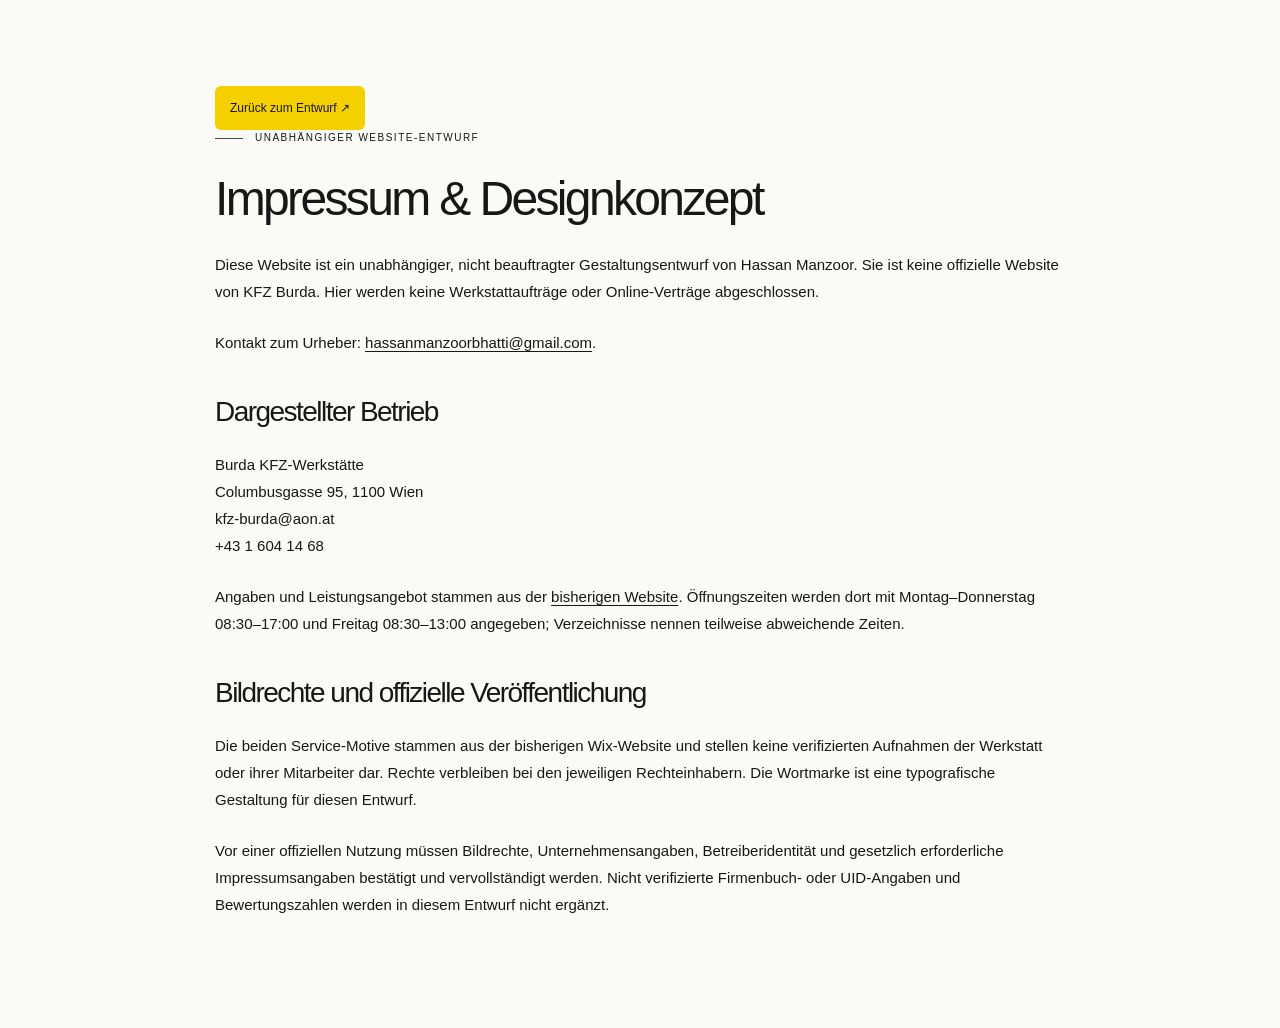
==== impressum.html @ a309a3d4 "Build Burda family workshop landing page and independent legal preview" ====
<!doctype html><html lang="de"><head><meta charset="utf-8"><meta name="viewport" content="width=device-width,initial-scale=1"><meta name="robots" content="noindex,nofollow"><title>Impressum · KFZ Burda Designkonzept</title><link rel="stylesheet" href="style.css"></head><body><main class="section wrap legal-page"><a class="button" href="/">Zurück zum Entwurf ↗</a><div class="eyebrow">UNABHÄNGIGER WEBSITE-ENTWURF</div><h1>Impressum & Designkonzept</h1><p>Diese Website ist ein unabhängiger, nicht beauftragter Gestaltungsentwurf von Hassan Manzoor. Sie ist keine offizielle Website von KFZ Burda. Hier werden keine Werkstattaufträge oder Online-Verträge abgeschlossen.</p><p>Kontakt zum Urheber: <a href="mailto:hassanmanzoorbhatti@gmail.com">hassanmanzoorbhatti@gmail.com</a>.</p><h2>Dargestellter Betrieb</h2><p>Burda KFZ-Werkstätte<br>Columbusgasse 95, 1100 Wien<br>kfz-burda@aon.at<br>+43 1 604 14 68</p><p>Angaben und Leistungsangebot stammen aus der <a href="https://stadler49.wixsite.com/kfz-burda">bisherigen Website</a>. Öffnungszeiten werden dort mit Montag–Donnerstag 08:30–17:00 und Freitag 08:30–13:00 angegeben; Verzeichnisse nennen teilweise abweichende Zeiten.</p><h2>Bildrechte und offizielle Veröffentlichung</h2><p>Die beiden Service-Motive stammen aus der bisherigen Wix-Website und stellen keine verifizierten Aufnahmen der Werkstatt oder ihrer Mitarbeiter dar. Rechte verbleiben bei den jeweiligen Rechteinhabern. Die Wortmarke ist eine typografische Gestaltung für diesen Entwurf.</p><p>Vor einer offiziellen Nutzung müssen Bildrechte, Unternehmensangaben, Betreiberidentität und gesetzlich erforderliche Impressumsangaben bestätigt und vervollständigt werden. Nicht verifizierte Firmenbuch- oder UID-Angaben und Bewertungszahlen werden in diesem Entwurf nicht ergänzt.</p></main></body></html>
---- style.css ----
:root{--ink:#3b4347;--accent:#586158;--muted:#6b7579;--paper:#fafaf8;--wash:#eff1ef;--line:#dce0dc;--dark:#30383c}*{box-sizing:border-box}html{scroll-behavior:smooth;scroll-padding-top:100px}body{margin:0;background:var(--paper);color:var(--ink);font:400 15px/1.8 Tahoma,Geneva,Arial,sans-serif}a{color:inherit;text-decoration:none}button,input{font:inherit}button{cursor:pointer}img{max-width:100%}h1,h2,h3,p,figure{margin:0}h1,h2{font-weight:300;line-height:1.12;letter-spacing:-.045em}h1{font-size:clamp(43px,4.7vw,66px)}h2{font-size:46px}h1 span,h2 span{color:var(--accent)}h3{font-weight:400;line-height:1.3;letter-spacing:-.025em}svg{width:18px;height:18px;fill:none;stroke:currentColor;stroke-width:1.5;stroke-linecap:round;stroke-linejoin:round;flex:none}a:focus-visible,button:focus-visible,summary:focus-visible{outline:2px solid var(--accent);outline-offset:6px}.wrap{width:calc(100% - 100px);max-width:1300px;margin:auto}.section{padding:86px 0}.skip{position:fixed;top:-100px;left:15px;background:white;padding:12px;z-index:10}.skip:focus{top:10px}.topline{background:var(--ink);color:#fff;font-size:10px;line-height:30px}.topline .wrap{display:flex;justify-content:space-between}.topline a{color:#e3e8e3}header{border-bottom:1px solid var(--line);background:var(--paper);position:sticky;top:0;z-index:5}.nav{height:78px;display:flex;align-items:center;gap:35px}.brand{display:flex;align-items:center;gap:20px}.brand img{width:148px;height:48px;object-fit:contain}.brand>span{font-size:9px;letter-spacing:.15em;line-height:1.5}.brand small{display:block;font-size:7px;margin-top:5px;letter-spacing:.08em}nav{display:flex;gap:29px;margin-left:auto;font-size:13px}nav a:hover{color:var(--accent)}.button{display:inline-flex;align-items:center;justify-content:center;gap:22px;background:var(--ink);color:white;padding:9px 15px;min-height:44px;border-radius:6px;font-size:12px;font-weight:500;line-height:1.4;transition:background .2s,transform .2s}.button:hover{background:var(--accent);transform:translateY(-2px)}.button>span{display:grid;place-items:center;width:26px;height:26px;border-radius:50%;background:#ffffff13}.button svg{width:14px;height:14px}.menu{display:none;background:none;border:0;padding:10px}.menu span{display:block;width:22px;height:1px;background:var(--ink);margin:6px 0}.hero{display:grid;grid-template-columns:1fr 1fr;align-items:center;gap:56px;min-height:570px;padding-top:30px;padding-bottom:38px}.hero-visual{height:488px;position:relative;border-radius:24px;overflow:hidden}.hero-photo{width:100%;height:100%;object-fit:cover;object-position:58% center;display:block}.photo-tag{position:absolute;bottom:21px;left:21px;right:21px;padding:18px;background:#fafaf8ed;border-radius:12px;display:flex;justify-content:space-between;align-items:center;box-shadow:0 4px 30px #0001;backdrop-filter:blur(10px)}.photo-tag strong{font-weight:500;font-size:14px}.photo-tag small{display:block;font-size:11px;color:var(--muted);margin-top:3px}.photo-tag .text-link{margin:0;padding:7px;border:1px solid var(--line);border-radius:50%}.hero-copy{padding-left:15px}.eyebrow{display:flex;align-items:center;gap:12px;font-size:10px;font-weight:500;letter-spacing:.15em;line-height:1.6;margin-bottom:26px}.eyebrow:before{content:'';height:1px;width:28px;background:var(--accent)}.hero p{font-size:16px;color:var(--muted);margin:27px 0 28px}.actions{display:flex;align-items:center;gap:24px;flex-wrap:wrap}.text-link{display:inline-flex;align-items:center;gap:18px;padding:10px 0;border-bottom:1px solid var(--line);font-size:12px;font-weight:500;line-height:1.5}.text-link:hover{color:var(--accent)}.text-link svg{width:14px;height:14px}.hero-note{display:flex;align-items:center;gap:10px;font-size:11px;color:var(--muted);margin-top:25px}.hero-note>span{border:1px solid var(--line);height:23px;width:23px;display:grid;place-items:center;border-radius:50%;color:var(--accent)}.hero-rating{display:flex;align-items:center;gap:9px;font-size:10px;margin-top:21px}.hero-rating>strong{font-size:15px;font-weight:500}.hero-rating>span:last-child{display:flex;align-items:center;gap:8px;color:var(--muted)}.hero-rating svg{width:12px;height:12px}.stars{color:#8a7539;letter-spacing:2px;font-size:13px}.trust-strip{border-top:1px solid var(--line);border-bottom:1px solid var(--line)}.trust-strip .wrap{display:grid;grid-template-columns:repeat(4,1fr);padding:26px 0}.trust-strip .wrap>div{display:flex;align-items:center;justify-content:center;gap:13px;font-size:12px;border-right:1px solid var(--line)}.trust-strip .wrap>div:first-child{justify-content:flex-start}.trust-strip .wrap>div:last-child{border:0}.trust-strip svg{color:var(--accent)}.intro-grid{display:grid;grid-template-columns:1fr 1fr;gap:70px}.intro-grid .lead{font-size:20px;line-height:1.5;color:var(--ink);margin-bottom:18px}.intro-grid p{color:var(--muted);max-width:510px}.intro-grid .text-link{margin-top:20px}.services{background:var(--wash)}.section-head{display:flex;justify-content:space-between;gap:40px;align-items:flex-end;margin-bottom:38px}.section-head>p{max-width:400px;color:var(--muted)}.service-grid{display:grid;grid-template-columns:repeat(4,1fr);gap:16px}.service-card{text-align:left;border:1px solid var(--line);border-radius:13px;background:var(--paper);padding:24px;color:var(--ink);display:flex;flex-direction:column;transition:transform .2s,box-shadow .2s}.service-card:hover{transform:translateY(-5px);box-shadow:0 10px 25px #30383c09}.card-top{font-size:8px;letter-spacing:.09em;display:flex;justify-content:space-between;align-items:center;gap:10px}.card-top svg{width:12px;height:12px}.service-card>svg{width:38px;height:38px;margin:30px 0 22px;color:var(--accent)}.service-card h3{font-size:22px;margin-bottom:14px}.service-card p{font-size:13px;line-height:1.7;color:var(--muted);margin-bottom:25px}.card-link{display:flex;align-items:center;gap:12px;font-size:11px;margin-top:auto}.card-link svg{width:13px;height:13px}.service-bottom{display:flex;justify-content:space-between;align-items:center;gap:25px;margin:25px 0;font-size:12px}.all-services{border-top:1px solid var(--line);border-bottom:1px solid var(--line);font-size:13px}.all-services summary{display:flex;justify-content:space-between;padding:19px 0;cursor:pointer;list-style:none}.all-services p{padding:0 0 20px;color:var(--muted)}summary::-webkit-details-marker{display:none}.practice-gallery{display:grid;grid-template-columns:1fr 1fr;gap:20px;margin-top:38px}.practice-gallery img{width:100%;height:240px;object-fit:cover;border-radius:13px;display:block}.practice-gallery figcaption{font-size:11px;color:var(--muted);margin-top:10px}.team{display:grid;grid-template-columns:1fr 1fr;align-items:center;gap:72px}.team-image{height:435px;position:relative;border-radius:22px;overflow:hidden}.team-image img{width:100%;height:100%;object-fit:cover;object-position:48% center}.image-label{position:absolute;left:22px;bottom:22px;background:var(--paper);padding:8px 14px;border-radius:6px;letter-spacing:.12em;font-size:9px}.team-copy .lead{font-size:20px;color:var(--ink);margin:22px 0 15px}.team-copy p{color:var(--muted)}.qualification{margin:25px 0;border-left:1px solid var(--line);padding:0 0 0 20px}.qualification strong{font-size:10px;letter-spacing:.1em;font-weight:500}.qualification p{font-size:13px;margin-top:7px}.comfort{background:var(--dark);color:#edf0ed}.comfort h2 span{color:#acb8ac}.comfort .eyebrow{color:#c7d0c7}.comfort-grid{display:grid;grid-template-columns:1fr 1fr;gap:90px}.comfort p{color:#c1c8c1;margin:25px 0;font-size:15px;max-width:460px}.light{background:var(--wash);color:var(--ink)}.light:hover{background:white}.light>span{background:#3b43470a}.comfort-photo{margin-top:32px}.comfort-photo img{height:245px;width:100%;object-fit:cover;border-radius:14px}.comfort-photo figcaption{font-size:10px;color:#aeb8ae;margin-top:9px}.comfort-list{display:flex;flex-direction:column;justify-content:center}.comfort-list>div{display:flex;gap:25px;border-bottom:1px solid #ffffff20;padding:30px 0}.comfort-list>div>span{color:#acb8ac;font-size:11px}.comfort-list h3{font-size:23px;color:#fff}.comfort-list p{font-size:14px;line-height:1.8;margin:13px 0 0}.visit-layout{display:grid;grid-template-columns:1fr 1fr;gap:70px;align-items:center}.visit-intro{margin:22px 0 25px;color:var(--muted);max-width:460px}.steps{display:flex;flex-direction:column;gap:13px;margin-bottom:25px}.steps>div{display:flex;align-items:flex-start;gap:18px;padding:18px 20px;border:1px solid var(--line);border-radius:13px;background:#fff}.steps>div>span{font-size:13px;color:var(--accent);padding-top:2px}.steps h3{font-size:19px;margin-bottom:7px}.steps p{font-size:13px;color:var(--muted)}.visit-masonry{display:grid;grid-template-columns:1fr 1fr;gap:16px;align-items:start}.visit-masonry figure{border-radius:16px;overflow:hidden;height:220px}.visit-masonry figure:first-child{margin-top:25px;height:195px}.visit-masonry figure:nth-child(3){height:290px}.visit-masonry figure:nth-child(4){height:260px}.visit-masonry img{width:100%;height:100%;object-fit:cover}.visit-masonry figure:nth-child(2) img{object-position:50% 60%}.reviews{background:var(--wash)}.review-grid{display:grid;grid-template-columns:1.2fr 1fr;gap:110px;align-items:center}.review-grid p{margin:25px 0;color:var(--muted);max-width:440px}.rating-card{border:1px solid var(--line);background:var(--paper);border-radius:22px;padding:36px 40px}.google-label{font-size:13px;font-weight:500}.rating-score{font-size:67px;font-weight:300;letter-spacing:-.04em;line-height:1.2;margin:17px 0 8px}.rating-score span{font-size:19px;color:var(--muted);margin-left:9px}.rating-card .stars{font-size:22px;letter-spacing:4px}.rating-card strong{display:block;font-size:14px;font-weight:400;margin-top:10px}.rating-card p{font-size:11px;line-height:1.7;margin:17px 0}.faq-grid{display:grid;grid-template-columns:1fr 1fr;gap:80px}.faq-grid>div>p{margin:24px 0 16px;color:var(--muted)}.questions{display:flex;flex-direction:column;gap:11px}.questions details{border:1px solid var(--line);border-radius:12px;overflow:hidden;background:#fff}.questions summary{display:flex;justify-content:space-between;align-items:center;padding:19px 20px;gap:18px;cursor:pointer;font-size:14px;line-height:1.5}.questions summary span{width:25px;height:25px;border:1px solid var(--line);border-radius:50%;display:grid;place-items:center;flex:none;color:var(--accent)}.questions details[open] summary{border-bottom:1px solid var(--line)}.questions details[open] summary span{transform:rotate(45deg)}.questions p{padding:18px 20px 20px;font-size:14px;color:var(--muted);line-height:1.8}.contact{border-top:1px solid var(--line)}.contact-grid{display:grid;grid-template-columns:1fr 1fr;gap:80px}.contact-address h3{font-size:31px;margin-bottom:22px;font-weight:300}.contact-links{margin-top:25px}.contact-links a{display:block;padding:18px 0;border-bottom:1px solid var(--line)}.contact-links small{display:block;font-size:9px;letter-spacing:.13em;color:var(--muted);margin-bottom:7px}.contact-links span{font-size:21px;display:flex;justify-content:space-between;align-items:center;gap:15px;overflow-wrap:anywhere}.contact-note{font-size:11px;color:var(--muted);max-width:440px;line-height:1.8;margin-top:20px}.hours{padding:32px;background:var(--wash);border:1px solid var(--line);border-radius:15px}.hours-heading{display:flex;align-items:center;justify-content:space-between;gap:10px}.hours-heading h3{font-size:25px;font-weight:300}.hours-heading>span{font-size:8px;letter-spacing:.07em;border:1px solid var(--line);border-radius:4px;padding:5px;white-space:nowrap}.hours dl{margin:24px 0}.hours dl>div{display:flex;justify-content:space-between;gap:15px;padding:13px 0;border-bottom:1px solid var(--line);font-size:13px}.hours dd{margin:0;text-align:right}.booking-note{display:flex;gap:16px;margin:24px 0}.booking-note>span{font-size:23px;color:var(--accent)}.booking-note strong{font-weight:500;font-size:14px}.booking-note p{font-size:13px;margin-top:7px;color:var(--muted)}.hours>small{display:block;margin-top:14px;color:var(--muted);font-size:10px}.closing{background:var(--wash);text-align:center;padding:65px 0 75px}.closing .eyebrow{justify-content:center}.closing p{max-width:460px;margin:23px auto 28px;color:var(--muted)}.closing .actions{justify-content:center}footer{background:var(--ink);color:#e8ece8;padding:55px 0 30px}.footer-grid{display:grid;grid-template-columns:1.4fr .8fr .9fr 1.2fr;gap:40px;padding-bottom:45px}.footer-grid .brand{display:block}.footer-grid .brand img{background:#fff;border-radius:3px;padding:5px;width:160px;height:auto}.footer-grid .brand>span{display:none}.footer-grid h3{font-size:14px;margin-bottom:20px}.footer-grid p{font-size:12px;color:#c2cac2;line-height:1.9;margin-top:17px}.footer-grid a:not(.brand){display:block;font-size:12px;margin-top:9px;overflow-wrap:anywhere}.footer-bottom{display:flex;justify-content:space-between;align-items:center;gap:25px;border-top:1px solid #ffffff20;padding-top:25px;font-size:9px;color:#c2cac2}.footer-bottom>div{display:flex;gap:18px;font-size:11px}.mobile-bar{display:none}dialog{border:1px solid var(--line);border-radius:20px;max-width:600px;width:calc(100% - 35px);padding:48px 35px;background:var(--paper);color:var(--ink)}dialog::backdrop{background:#1f272bb3;backdrop-filter:blur(6px)}.dialog-close{position:absolute;right:15px;top:10px;border:0;background:transparent;font-size:30px;color:var(--ink)}#dialog-content h2{font-size:34px}#dialog-content p{margin:22px 0 28px;font-size:16px}.js-motion .reveal{opacity:0;transform:translateY(20px);transition:opacity .65s,transform .65s}.js-motion .reveal.visible{opacity:1;transform:none}.legal-page{max-width:850px}.legal-page h1{font-size:48px;margin-bottom:25px}.legal-page h2{font-size:28px;margin:30px 0 15px}.legal-page p{margin:15px 0}.legal-page a:not(.button){text-decoration:underline;text-underline-offset:3px}
@media(max-width:1100px){.brand>span{display:none}.nav{gap:25px}nav{gap:20px;font-size:12px}.hero{gap:35px}.hero-copy{padding-left:0}h1{font-size:50px}.hero-visual{height:455px}.team,.visit-layout{gap:40px}.comfort-grid,.faq-grid,.contact-grid{gap:50px}.review-grid{gap:60px}.footer-grid{gap:25px}.service-card{padding:20px}.hours{padding:25px}.hours-heading{align-items:flex-start;flex-direction:column}}
@media(max-width:760px){html{scroll-padding-top:80px}.wrap{width:calc(100% - 32px)}body{font-size:14px}.section{padding:55px 0}.topline{font-size:9px;line-height:29px}.topline .wrap>span{display:none}.topline .wrap{justify-content:center}.nav{height:67px;gap:12px}.brand img{width:120px;height:40px}.nav>.button{margin-left:auto;font-size:10px;min-height:36px;padding:7px 10px;gap:9px}.nav>.button>span{height:22px;width:22px}.menu{display:block;padding:8px}.nav nav{display:none;position:absolute;top:67px;left:0;right:0;background:var(--paper);padding:22px 25px;border-bottom:1px solid var(--line);margin:0;font-size:16px;flex-direction:column;gap:18px}.nav nav.open{display:flex}.hero{grid-template-columns:1fr;gap:27px;padding:19px 0 30px;min-height:0}.hero-visual{height:310px;border-radius:20px}.hero-copy{padding:0 4px}.hero-photo{object-position:55% center}.photo-tag{bottom:13px;left:13px;right:13px;padding:13px}.photo-tag strong{font-size:12px}.photo-tag small{font-size:10px}.hero .eyebrow{font-size:8px;margin-bottom:19px}h1{font-size:clamp(38px,10vw,48px)}h2{font-size:34px}.hero p{font-size:14px;margin:21px 0 23px;line-height:1.75}.actions{gap:19px}.hero .actions .button{font-size:11px;gap:14px;min-height:41px;padding:8px 12px}.hero .text-link{font-size:11px;gap:10px}.hero-note{font-size:10px;margin-top:21px}.hero-rating{font-size:9px;margin-top:18px}.hero-rating .stars{font-size:10px}.trust-strip .wrap{grid-template-columns:1fr 1fr;gap:18px 10px;padding:22px 0}.trust-strip .wrap>div{justify-content:flex-start!important;font-size:10px;gap:8px}.trust-strip .wrap>div:nth-child(even){border:0}.trust-strip svg{width:15px;height:15px}.intro-grid,.team,.comfort-grid,.visit-layout,.review-grid,.faq-grid,.contact-grid{grid-template-columns:1fr;gap:32px}.eyebrow{font-size:9px;margin-bottom:22px}.intro-grid .lead{font-size:19px}.intro-grid p{font-size:14px}.section-head{display:block;margin-bottom:30px}.section-head>p{font-size:14px;margin-top:22px}.service-grid{grid-template-columns:1fr 1fr;gap:12px}.service-card{padding:18px 14px;border-radius:12px}.card-top{font-size:6px;letter-spacing:.06em}.card-top svg{width:10px;height:10px}.service-card>svg{width:30px;height:30px;margin:23px 0 17px}.service-card h3{font-size:19px}.service-card p{font-size:12px;line-height:1.7;margin-bottom:20px}.card-link{font-size:10px;gap:7px}.card-link svg{width:12px;height:12px}.service-bottom{display:block}.service-bottom .text-link{margin-top:10px}.all-services{font-size:12px}.practice-gallery{gap:12px;margin-top:28px}.practice-gallery img{height:160px;border-radius:12px}.practice-gallery figcaption{font-size:10px;line-height:1.6}.team-image{height:290px;border-radius:17px}.team-copy .lead{font-size:19px}.team-copy p{font-size:14px}.qualification p{font-size:12px}.comfort p{font-size:14px}.comfort-photo img{height:210px}.comfort-list>div{padding:22px 0;gap:20px}.comfort-list h3{font-size:21px}.comfort-list p{font-size:13px}.visit-intro{font-size:14px}.steps>div{padding:16px 15px;gap:13px}.steps h3{font-size:18px}.steps p{font-size:13px}.visit-masonry{gap:12px}.visit-masonry figure{height:190px;border-radius:13px}.visit-masonry figure:first-child{height:170px;margin-top:20px}.visit-masonry figure:nth-child(3){height:240px}.visit-masonry figure:nth-child(4){height:220px}.review-grid p{font-size:14px}.rating-card{padding:28px}.rating-card p{font-size:11px}.rating-score{font-size:60px}.questions summary{font-size:14px;padding:16px}.questions p{font-size:13px;padding:16px}.contact-links span{font-size:20px}.contact-note{font-size:11px}.hours{padding:25px}.hours-heading{flex-direction:row;align-items:center}.hours-heading h3{font-size:23px}.hours dl>div{font-size:12px}.closing{padding:55px 0 60px}.closing p{font-size:14px}.footer-grid{grid-template-columns:1fr 1fr;gap:28px 22px}.footer-grid>div:first-child,.footer-grid>div:last-child{grid-column:1/-1}.footer-grid a:not(.brand){font-size:13px}.footer-bottom{display:block;font-size:9px}.footer-bottom>div{margin-top:20px;flex-wrap:wrap;gap:17px}footer{padding-bottom:95px}.mobile-bar{position:fixed;left:0;right:0;bottom:0;z-index:6;display:grid;grid-template-columns:1fr 1fr;gap:10px;padding:10px 16px calc(10px + env(safe-area-inset-bottom));background:#fafaf8ef;backdrop-filter:blur(10px);border-top:1px solid var(--line)}.mobile-bar .button{font-size:11px;min-height:40px;gap:15px}.mobile-bar .button:first-child{background:var(--wash);color:var(--ink)}.legal-page h1{font-size:36px}.legal-page h2{font-size:27px}}
@media(max-width:360px){.nav{gap:5px}.brand img{width:104px}.nav>.button{font-size:9px;gap:6px}.hero-visual{height:280px}.service-card h3{font-size:17px}.hero .actions{gap:12px}.hero .actions .button{gap:8px}.hours-heading>span{display:none}.hero-note{font-size:9px}}
@media(prefers-reduced-motion:reduce){html{scroll-behavior:auto}*,*:before,*:after{transition:none!important;animation:none!important}.js-motion .reveal{opacity:1;transform:none}}

:root{--ink:#171717;--accent:#494949;--muted:#646464;--paper:#fafaf7;--wash:#f1f1e9;--line:#deded5;--dark:#171717;--yellow:#f5d000}h1,h2{font-weight:400;letter-spacing:-.055em}h1{font-size:clamp(40px,4.4vw,61px)}h2{font-size:43px}.brand{gap:12px}.brand-mark{font:bold 25px/1 Tahoma,Arial,sans-serif!important;letter-spacing:-.06em!important;border-bottom:5px solid var(--yellow);padding-bottom:5px}.brand>span:last-child{font-size:8px;letter-spacing:.08em}.button{background:var(--yellow);color:var(--ink)}.button:hover{background:#dfbd00;color:#171717}.button.light{background:var(--yellow);color:#171717}.button span{border-color:#17171744}.hero-copy h1 span{color:#171717;box-shadow:inset 0 -.16em var(--yellow)}.photo-tag{background:#fafaf7ed}.trust-strip{background:#f5d000}.trust-strip .wrap>div{color:#171717}.service-card:hover{background:#f5d000}.service-card:hover h3,.service-card:hover p,.service-card:hover .card-top,.service-card:hover .card-link{color:#171717}.card-top{font-size:8px}.qualification{border-left-color:var(--yellow)}.comfort h2 span,.comfort .eyebrow{color:#f5d000}.comfort-list>div>span{color:#f5d000}.comfort .comfort-list p{color:#d0d0c8}.steps>div>span{color:#171717;background:#f5d000}.closing{background:#efefe6}.topline a{color:#f5d000}.family-proof{display:flex;gap:20px;align-items:center;margin-top:35px;border-top:1px solid var(--line);padding-top:20px;font-size:12px}.family-proof strong{font-size:32px;line-height:1}.hero{min-height:570px}.hero-note{font-size:11px}.hero .hero-note span{background:#f5d000;color:#171717}.pickerl-icon{width:50px;height:50px}.legal-page p{margin:24px 0}.legal-page h2{margin-top:40px}.photo-source{font-size:10px;color:#74746c;margin-top:12px}.team-image img{object-position:center}.contact-note{font-size:11px}@media(max-width:760px){.brand-mark{font-size:23px!important}.brand>span:last-child{display:none}.nav{gap:12px}.hero{min-height:0}.hero-copy h1{font-size:43px}.hero-note{font-size:10px}h2{font-size:33px}.family-proof{margin-top:24px}.card-top{font-size:7px}}@media(max-width:380px){.brand-mark{font-size:20px!important}.hero-copy h1{font-size:38px}.nav>.button{font-size:9px;gap:8px}}
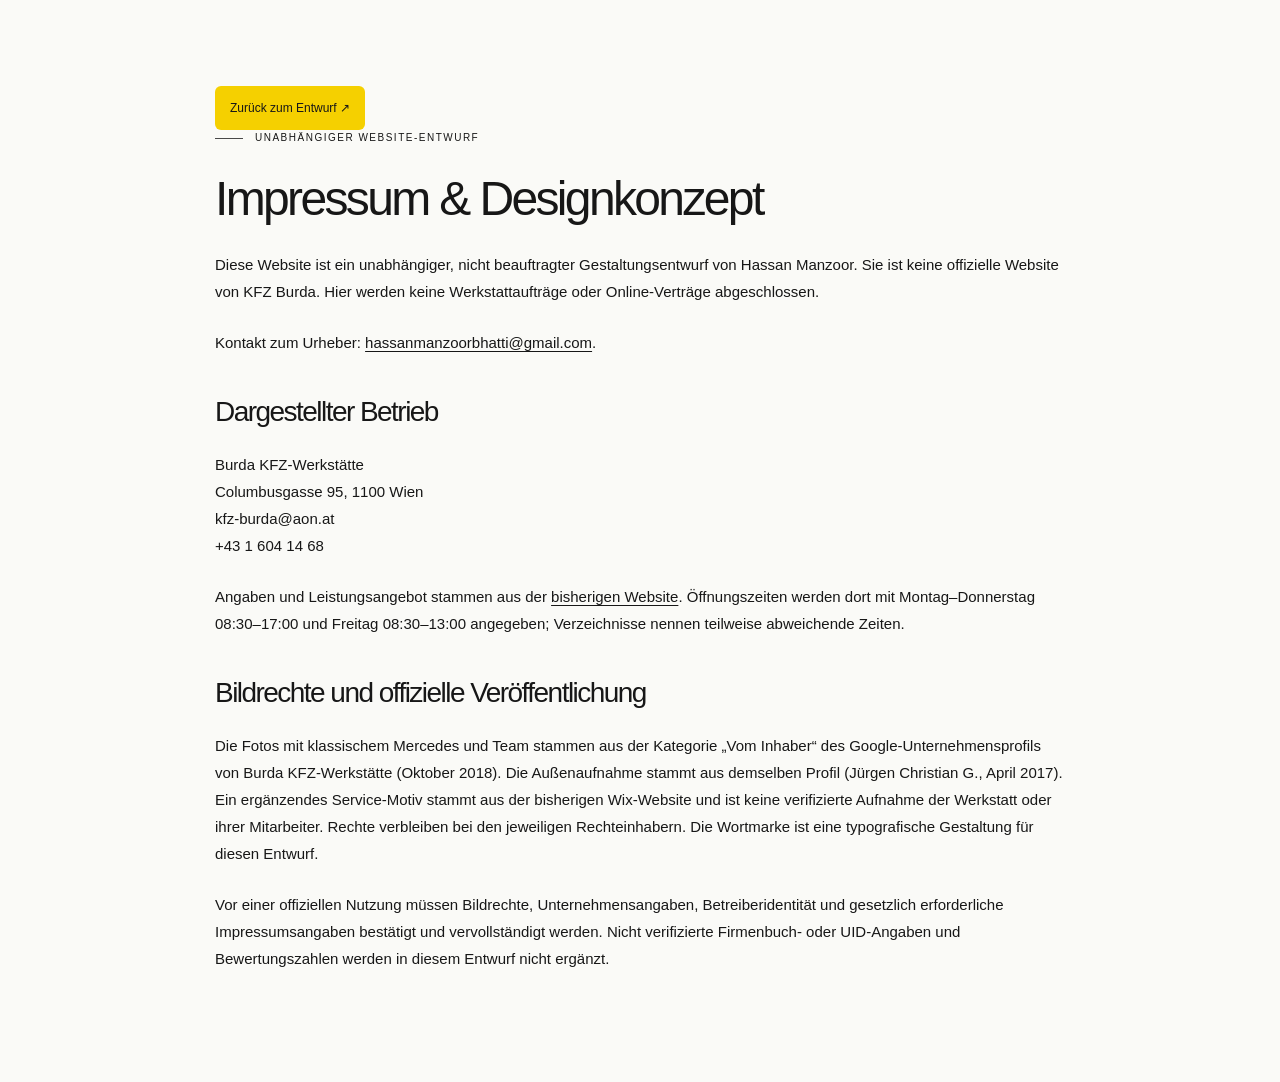
==== commit 9475ab5d: "Add Burda business profile photos and fix mobile logo visibility" ====
--- a/impressum.html
+++ b/impressum.html
@@ -1 +1 @@
-<!doctype html><html lang="de"><head><meta charset="utf-8"><meta name="viewport" content="width=device-width,initial-scale=1"><meta name="robots" content="noindex,nofollow"><title>Impressum · KFZ Burda Designkonzept</title><link rel="stylesheet" href="style.css"></head><body><main class="section wrap legal-page"><a class="button" href="/">Zurück zum Entwurf ↗</a><div class="eyebrow">UNABHÄNGIGER WEBSITE-ENTWURF</div><h1>Impressum & Designkonzept</h1><p>Diese Website ist ein unabhängiger, nicht beauftragter Gestaltungsentwurf von Hassan Manzoor. Sie ist keine offizielle Website von KFZ Burda. Hier werden keine Werkstattaufträge oder Online-Verträge abgeschlossen.</p><p>Kontakt zum Urheber: <a href="mailto:hassanmanzoorbhatti@gmail.com">hassanmanzoorbhatti@gmail.com</a>.</p><h2>Dargestellter Betrieb</h2><p>Burda KFZ-Werkstätte<br>Columbusgasse 95, 1100 Wien<br>kfz-burda@aon.at<br>+43 1 604 14 68</p><p>Angaben und Leistungsangebot stammen aus der <a href="https://stadler49.wixsite.com/kfz-burda">bisherigen Website</a>. Öffnungszeiten werden dort mit Montag–Donnerstag 08:30–17:00 und Freitag 08:30–13:00 angegeben; Verzeichnisse nennen teilweise abweichende Zeiten.</p><h2>Bildrechte und offizielle Veröffentlichung</h2><p>Die beiden Service-Motive stammen aus der bisherigen Wix-Website und stellen keine verifizierten Aufnahmen der Werkstatt oder ihrer Mitarbeiter dar. Rechte verbleiben bei den jeweiligen Rechteinhabern. Die Wortmarke ist eine typografische Gestaltung für diesen Entwurf.</p><p>Vor einer offiziellen Nutzung müssen Bildrechte, Unternehmensangaben, Betreiberidentität und gesetzlich erforderliche Impressumsangaben bestätigt und vervollständigt werden. Nicht verifizierte Firmenbuch- oder UID-Angaben und Bewertungszahlen werden in diesem Entwurf nicht ergänzt.</p></main></body></html>+<!doctype html><html lang="de"><head><meta charset="utf-8"><meta name="viewport" content="width=device-width,initial-scale=1"><meta name="robots" content="noindex,nofollow"><title>Impressum · KFZ Burda Designkonzept</title><link rel="stylesheet" href="style.css"></head><body><main class="section wrap legal-page"><a class="button" href="/">Zurück zum Entwurf ↗</a><div class="eyebrow">UNABHÄNGIGER WEBSITE-ENTWURF</div><h1>Impressum & Designkonzept</h1><p>Diese Website ist ein unabhängiger, nicht beauftragter Gestaltungsentwurf von Hassan Manzoor. Sie ist keine offizielle Website von KFZ Burda. Hier werden keine Werkstattaufträge oder Online-Verträge abgeschlossen.</p><p>Kontakt zum Urheber: <a href="mailto:hassanmanzoorbhatti@gmail.com">hassanmanzoorbhatti@gmail.com</a>.</p><h2>Dargestellter Betrieb</h2><p>Burda KFZ-Werkstätte<br>Columbusgasse 95, 1100 Wien<br>kfz-burda@aon.at<br>+43 1 604 14 68</p><p>Angaben und Leistungsangebot stammen aus der <a href="https://stadler49.wixsite.com/kfz-burda">bisherigen Website</a>. Öffnungszeiten werden dort mit Montag–Donnerstag 08:30–17:00 und Freitag 08:30–13:00 angegeben; Verzeichnisse nennen teilweise abweichende Zeiten.</p><h2>Bildrechte und offizielle Veröffentlichung</h2><p>Die Fotos mit klassischem Mercedes und Team stammen aus der Kategorie „Vom Inhaber“ des Google-Unternehmensprofils von Burda KFZ-Werkstätte (Oktober 2018). Die Außenaufnahme stammt aus demselben Profil (Jürgen Christian G., April 2017). Ein ergänzendes Service-Motiv stammt aus der bisherigen Wix-Website und ist keine verifizierte Aufnahme der Werkstatt oder ihrer Mitarbeiter. Rechte verbleiben bei den jeweiligen Rechteinhabern. Die Wortmarke ist eine typografische Gestaltung für diesen Entwurf.</p><p>Vor einer offiziellen Nutzung müssen Bildrechte, Unternehmensangaben, Betreiberidentität und gesetzlich erforderliche Impressumsangaben bestätigt und vervollständigt werden. Nicht verifizierte Firmenbuch- oder UID-Angaben und Bewertungszahlen werden in diesem Entwurf nicht ergänzt.</p></main></body></html>
--- a/style.css
+++ b/style.css
@@ -6,3 +6,6 @@
 @media(prefers-reduced-motion:reduce){html{scroll-behavior:auto}*,*:before,*:after{transition:none!important;animation:none!important}.js-motion .reveal{opacity:1;transform:none}}
 
 :root{--ink:#171717;--accent:#494949;--muted:#646464;--paper:#fafaf7;--wash:#f1f1e9;--line:#deded5;--dark:#171717;--yellow:#f5d000}h1,h2{font-weight:400;letter-spacing:-.055em}h1{font-size:clamp(40px,4.4vw,61px)}h2{font-size:43px}.brand{gap:12px}.brand-mark{font:bold 25px/1 Tahoma,Arial,sans-serif!important;letter-spacing:-.06em!important;border-bottom:5px solid var(--yellow);padding-bottom:5px}.brand>span:last-child{font-size:8px;letter-spacing:.08em}.button{background:var(--yellow);color:var(--ink)}.button:hover{background:#dfbd00;color:#171717}.button.light{background:var(--yellow);color:#171717}.button span{border-color:#17171744}.hero-copy h1 span{color:#171717;box-shadow:inset 0 -.16em var(--yellow)}.photo-tag{background:#fafaf7ed}.trust-strip{background:#f5d000}.trust-strip .wrap>div{color:#171717}.service-card:hover{background:#f5d000}.service-card:hover h3,.service-card:hover p,.service-card:hover .card-top,.service-card:hover .card-link{color:#171717}.card-top{font-size:8px}.qualification{border-left-color:var(--yellow)}.comfort h2 span,.comfort .eyebrow{color:#f5d000}.comfort-list>div>span{color:#f5d000}.comfort .comfort-list p{color:#d0d0c8}.steps>div>span{color:#171717;background:#f5d000}.closing{background:#efefe6}.topline a{color:#f5d000}.family-proof{display:flex;gap:20px;align-items:center;margin-top:35px;border-top:1px solid var(--line);padding-top:20px;font-size:12px}.family-proof strong{font-size:32px;line-height:1}.hero{min-height:570px}.hero-note{font-size:11px}.hero .hero-note span{background:#f5d000;color:#171717}.pickerl-icon{width:50px;height:50px}.legal-page p{margin:24px 0}.legal-page h2{margin-top:40px}.photo-source{font-size:10px;color:#74746c;margin-top:12px}.team-image img{object-position:center}.contact-note{font-size:11px}@media(max-width:760px){.brand-mark{font-size:23px!important}.brand>span:last-child{display:none}.nav{gap:12px}.hero{min-height:0}.hero-copy h1{font-size:43px}.hero-note{font-size:10px}h2{font-size:33px}.family-proof{margin-top:24px}.card-top{font-size:7px}}@media(max-width:380px){.brand-mark{font-size:20px!important}.hero-copy h1{font-size:38px}.nav>.button{font-size:9px;gap:8px}}
+.hero-visual>img{width:100%;height:100%;object-fit:cover;object-position:center}
+
+.brand .burda-logo{display:block!important;width:174px;height:45px;flex-shrink:0;object-fit:contain}.brand{flex-shrink:0}.owner-photo{overflow:hidden}.owner-photo>img{width:100%;height:100%;object-fit:cover;transform:scale(1.5)}.team-image.owner-photo>img{border-radius:0}.footer-grid .brand .burda-logo{padding:7px;background:var(--paper);width:185px;height:53px;border-radius:0}.practice-gallery figure{overflow:hidden}.practice-gallery img{width:100%;height:320px;object-fit:cover}@media(max-width:760px){.brand .burda-logo{width:126px;height:38px}.nav{gap:12px}.nav>.button{margin-left:auto;font-size:10px;padding:7px 10px;gap:8px}.practice-gallery img{height:240px}}@media(max-width:360px){.brand .burda-logo{width:110px}.nav{gap:8px}.nav>.button{font-size:9px;padding:7px 8px;gap:6px}}
